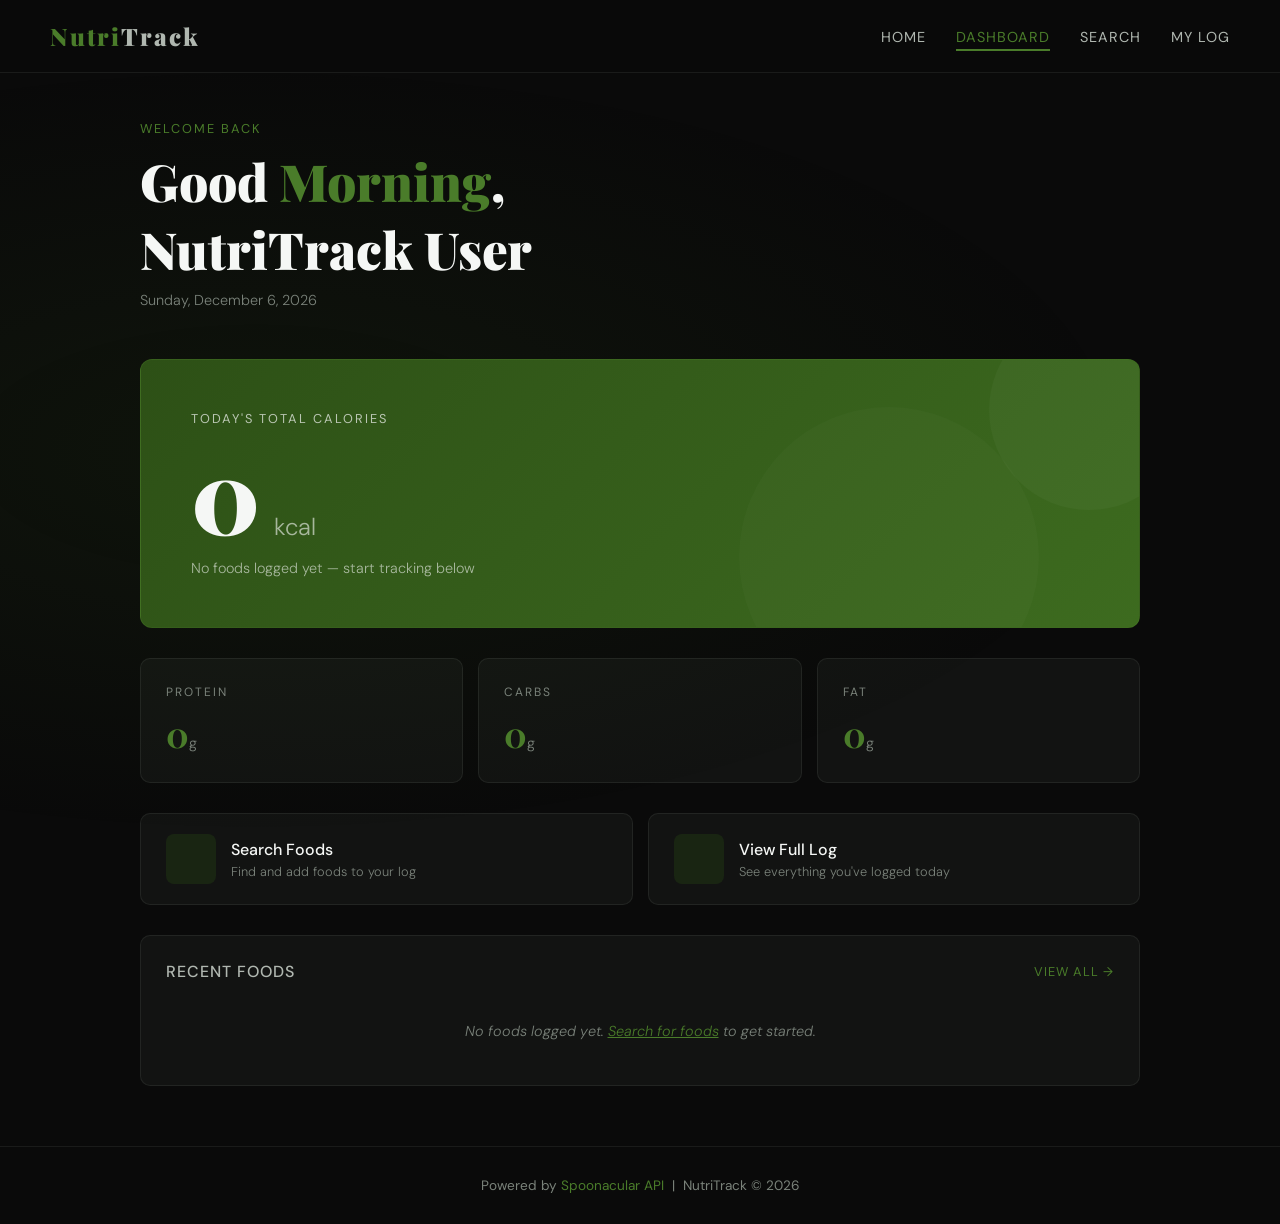
==== dashboard.html @ 43785dd8 "Add styles and structure to dashboard.html" ====
<!DOCTYPE html>
<html lang="en">
<head>
    <meta charset="UTF-8">
    <meta name="viewport" content="width=device-width, initial-scale=1.0">
    <title>Dashboard — NutriTrack</title>
    <link href="https://fonts.googleapis.com/css2?family=Playfair+Display:wght@700;900&family=DM+Sans:wght@300;400;500&display=swap" rel="stylesheet">
    <style>
        :root {
            --forest: #2d5016;
            --forest-mid: #3d6b1f;
            --forest-light: #4a7c2a;
            --black: #0a0a0a;
            --ash: #b0b7b0;
            --ash-light: #d4d9d4;
            --ash-dark: #7a827a;
            --white: #f5f7f5;
        }

        * { margin: 0; padding: 0; box-sizing: border-box; }

        body {
            font-family: 'DM Sans', sans-serif;
            background: var(--black);
            color: var(--white);
            min-height: 100vh;
        }

        body::before {
            content: '';
            position: fixed;
            inset: 0;
            background: radial-gradient(ellipse at 20% 50%, rgba(45,80,22,0.15) 0%, transparent 60%);
            pointer-events: none;
            z-index: 0;
        }

        nav {
            position: fixed;
            top: 0;
            width: 100%;
            padding: 20px 50px;
            display: flex;
            justify-content: space-between;
            align-items: center;
            z-index: 100;
            background: rgba(10,10,10,0.95);
            backdrop-filter: blur(10px);
            border-bottom: 1px solid rgba(176,183,176,0.1);
        }

        .nav-logo {
            font-family: 'Playfair Display', serif;
            font-size: 1.5rem;
            font-weight: 900;
            color: var(--forest-light);
            letter-spacing: 2px;
            text-decoration: none;
        }

        .nav-logo span { color: var(--ash); }

        .nav-links { display: flex; gap: 30px; list-style: none; }

        .nav-links a {
            color: var(--ash);
            text-decoration: none;
            font-size: 0.9rem;
            letter-spacing: 1px;
            text-transform: uppercase;
            transition: color 0.3s;
            padding-bottom: 3px;
        }

        .nav-links a:hover, .nav-links a.active {
            color: var(--forest-light);
            border-bottom: 2px solid var(--forest-light);
        }

        main {
            position: relative;
            z-index: 1;
            padding: 120px 50px 60px;
            max-width: 1100px;
            margin: 0 auto;
        }

        /* Greeting */
        .greeting {
            margin-bottom: 50px;
        }

        .greeting-tag {
            font-size: 0.8rem;
            letter-spacing: 2px;
            text-transform: uppercase;
            color: var(--forest-light);
            margin-bottom: 10px;
        }

        .greeting h1 {
            font-family: 'Playfair Display', serif;
            font-size: clamp(2rem, 4vw, 3.5rem);
            font-weight: 900;
            color: var(--white);
        }

        .greeting h1 span { color: var(--forest-light); }

        .greeting-date {
            color: var(--ash-dark);
            font-size: 0.9rem;
            margin-top: 8px;
            font-weight: 300;
        }

        /* Calorie Hero Card */
        .calorie-hero {
            background: linear-gradient(135deg, var(--forest) 0%, var(--forest-mid) 100%);
            border-radius: 12px;
            padding: 50px;
            margin-bottom: 30px;
            position: relative;
            overflow: hidden;
            border: 1px solid rgba(74,124,42,0.3);
        }

        .calorie-hero::before {
            content: '';
            position: absolute;
            top: -50px;
            right: -50px;
            width: 200px;
            height: 200px;
            background: rgba(255,255,255,0.03);
            border-radius: 50%;
        }

        .calorie-hero::after {
            content: '';
            position: absolute;
            bottom: -80px;
            right: 100px;
            width: 300px;
            height: 300px;
            background: rgba(255,255,255,0.02);
            border-radius: 50%;
        }

        .calorie-label {
            font-size: 0.8rem;
            letter-spacing: 2px;
            text-transform: uppercase;
            color: rgba(245,247,245,0.7);
            margin-bottom: 15px;
        }

        .calorie-number {
            font-family: 'Playfair Display', serif;
            font-size: clamp(4rem, 8vw, 7rem);
            font-weight: 900;
            color: var(--white);
            line-height: 1;
            position: relative;
            z-index: 1;
        }

        .calorie-unit {
            font-size: 1.5rem;
            color: rgba(245,247,245,0.6);
            font-family: 'DM Sans', sans-serif;
            font-weight: 300;
            margin-left: 10px;
        }

        .calorie-sub {
            color: rgba(245,247,245,0.6);
            font-size: 0.9rem;
            margin-top: 15px;
            font-weight: 300;
        }

        /* Macro Cards */
        .macros-grid {
            display: grid;
            grid-template-columns: repeat(3, 1fr);
            gap: 15px;
            margin-bottom: 30px;
        }

        .macro-card {
            background: rgba(176,183,176,0.05);
            border: 1px solid rgba(176,183,176,0.1);
            border-radius: 10px;
            padding: 25px;
            transition: all 0.3s;
        }

        .macro-card:hover {
            border-color: var(--forest-light);
            background: rgba(45,80,22,0.1);
        }

        .macro-label {
            font-size: 0.75rem;
            letter-spacing: 2px;
            text-transform: uppercase;
            color: var(--ash-dark);
            margin-bottom: 10px;
        }

        .macro-value {
            font-family: 'Playfair Display', serif;
            font-size: 2.2rem;
            font-weight: 700;
            color: var(--forest-light);
        }

        .macro-unit {
            font-size: 0.9rem;
            color: var(--ash-dark);
            font-family: 'DM Sans', sans-serif;
            font-weight: 300;
        }

        /* Quick Actions */
        .quick-actions {
            display: grid;
            grid-template-columns: repeat(2, 1fr);
            gap: 15px;
            margin-bottom: 30px;
        }

        .action-btn {
            display: flex;
            align-items: center;
            gap: 15px;
            padding: 20px 25px;
            border-radius: 10px;
            text-decoration: none;
            border: 1px solid rgba(176,183,176,0.1);
            background: rgba(176,183,176,0.05);
            transition: all 0.3s;
            color: var(--white);
        }

        .action-btn:hover {
            border-color: var(--forest-light);
            background: rgba(45,80,22,0.15);
            transform: translateY(-2px);
        }

        .action-icon {
            font-size: 1.8rem;
            width: 50px;
            height: 50px;
            display: flex;
            align-items: center;
            justify-content: center;
            background: rgba(45,80,22,0.3);
            border-radius: 8px;
        }

        .action-text h3 {
            font-size: 1rem;
            font-weight: 500;
            margin-bottom: 3px;
        }

        .action-text p {
            font-size: 0.8rem;
            color: var(--ash-dark);
            font-weight: 300;
        }

        /* Recent log preview */
        .recent-section {
            background: rgba(176,183,176,0.05);
            border: 1px solid rgba(176,183,176,0.1);
            border-radius: 10px;
            padding: 25px;
        }

        .section-header {
            display: flex;
            justify-content: space-between;
            align-items: center;
            margin-bottom: 20px;
        }

        .section-header h2 {
            font-size: 1rem;
            font-weight: 500;
            letter-spacing: 1px;
            text-transform: uppercase;
            color: var(--ash);
        }

        .section-header a {
            font-size: 0.8rem;
            color: var(--forest-light);
            text-decoration: none;
            letter-spacing: 1px;
            text-transform: uppercase;
        }

        .log-preview {
            font-size: 0.9rem;
            color: var(--ash-dark);
            font-weight: 300;
            font-style: italic;
            text-align: center;
            padding: 20px;
        }

        .log-item {
            display: flex;
            justify-content: space-between;
            align-items: center;
            padding: 12px 0;
            border-bottom: 1px solid rgba(176,183,176,0.08);
        }

        .log-item:last-child { border-bottom: none; }

        .log-name {
            font-size: 0.95rem;
            color: var(--white);
            font-weight: 400;
            text-transform: capitalize;
        }

        .log-cal {
            font-size: 0.85rem;
            color: var(--forest-light);
            font-weight: 500;
        }

        footer {
            position: relative;
            z-index: 1;
            text-align: center;
            padding: 30px;
            border-top: 1px solid rgba(176,183,176,0.1);
            color: var(--ash-dark);
            font-size: 0.85rem;
        }

        footer a { color: var(--forest-light); text-decoration: none; }

        @media (max-width: 768px) {
            nav { padding: 15px 20px; }
            .nav-links { display: none; }
            main { padding: 100px 20px 40px; }
            .macros-grid { grid-template-columns: repeat(3,1fr); }
            .quick-actions { grid-template-columns: 1fr; }
            .calorie-hero { padding: 30px; }
        }
    </style>
</head>
<body>
    <nav>
        <a href="index.html" class="nav-logo">Nutri<span>Track</span></a>
        <ul class="nav-links">
            <li><a href="index.html">Home</a></li>
            <li><a href="dashboard.html" class="active">Dashboard</a></li>
            <li><a href="search.html">Search</a></li>
            <li><a href="log.html">My Log</a></li>
        </ul>
    </nav>

    <main>
        <div class="greeting">
            <div class="greeting-tag"> Welcome back</div>
            <h1>Good <span id="timeGreeting">Morning</span>,<br>NutriTrack User</h1>
            <div class="greeting-date" id="todayDate"></div>
        </div>

        <!-- Calorie Hero -->
        <div class="calorie-hero">
            <div class="calorie-label">Today's Total Calories</div>
            <div>
                <span class="calorie-number" id="dashCalories">0</span>
                <span class="calorie-unit">kcal</span>
            </div>
            <div class="calorie-sub" id="calorieSub">No foods logged yet — start tracking below</div>
        </div>

        <!-- Macros -->
        <div class="macros-grid">
            <div class="macro-card">
                <div class="macro-label">Protein</div>
                <div><span class="macro-value" id="dashProtein">0</span><span class="macro-unit">g</span></div>
            </div>
            <div class="macro-card">
                <div class="macro-label">Carbs</div>
                <div><span class="macro-value" id="dashCarbs">0</span><span class="macro-unit">g</span></div>
            </div>
            <div class="macro-card">
                <div class="macro-label">Fat</div>
                <div><span class="macro-value" id="dashFat">0</span><span class="macro-unit">g</span></div>
            </div>
        </div>

        <!-- Quick Actions -->
        <div class="quick-actions">
            <a href="search.html" class="action-btn">
                <div class="action-icon"></div>
                <div class="action-text">
                    <h3>Search Foods</h3>
                    <p>Find and add foods to your log</p>
                </div>
            </a>
            <a href="log.html" class="action-btn">
                <div class="action-icon"></div>
                <div class="action-text">
                    <h3>View Full Log</h3>
                    <p>See everything you've logged today</p>
                </div>
            </a>
        </div>

        <!-- Recent log -->
        <div class="recent-section">
            <div class="section-header">
                <h2>Recent Foods</h2>
                <a href="log.html">View All →</a>
            </div>
            <div id="recentLog"></div>
        </div>
    </main>

    <footer>
        <p>Powered by <a href="https://spoonacular.com/food-api" target="_blank">Spoonacular API</a> &nbsp;|&nbsp; NutriTrack &copy; 2026</p>
    </footer>

    <script>
        // Greeting
        const hour = new Date().getHours();
        document.getElementById('timeGreeting').textContent =
            hour < 12 ? 'Morning' : hour < 17 ? 'Afternoon' : 'Evening';

        // Date
        document.getElementById('todayDate').textContent = new Date().toLocaleDateString('en-US', {
            weekday: 'long', year: 'numeric', month: 'long', day: 'numeric'
        });

        // Load from localStorage
        const foodLog = JSON.parse(localStorage.getItem('foodLog')) || [];

        const totals = foodLog.reduce((acc, f) => {
            acc.calories += f.calories || 0;
            acc.protein += f.protein || 0;
            acc.carbs += f.carbs || 0;
            acc.fat += f.fat || 0;
            return acc;
        }, { calories: 0, protein: 0, carbs: 0, fat: 0 });

        document.getElementById('dashCalories').textContent = Math.round(totals.calories);
        document.getElementById('dashProtein').textContent = Math.round(totals.protein);
        document.getElementById('dashCarbs').textContent = Math.round(totals.carbs);
        document.getElementById('dashFat').textContent = Math.round(totals.fat);

        if (foodLog.length > 0) {
            document.getElementById('calorieSub').textContent = `${foodLog.length} food${foodLog.length > 1 ? 's' : ''} logged today`;
        }

        // Recent log
        const recentEl = document.getElementById('recentLog');
        if (foodLog.length === 0) {
            recentEl.innerHTML = '<div class="log-preview">No foods logged yet. <a href="search.html" style="color:var(--forest-light)">Search for foods</a> to get started.</div>';
        } else {
            recentEl.innerHTML = foodLog.slice(-5).reverse().map(f => `
                <div class="log-item">
                    <span class="log-name">${f.name}</span>
                    <span class="log-cal">${Math.round(f.calories)} kcal</span>
                </div>
            `).join('');
        }
    </script>
</body>
</html>
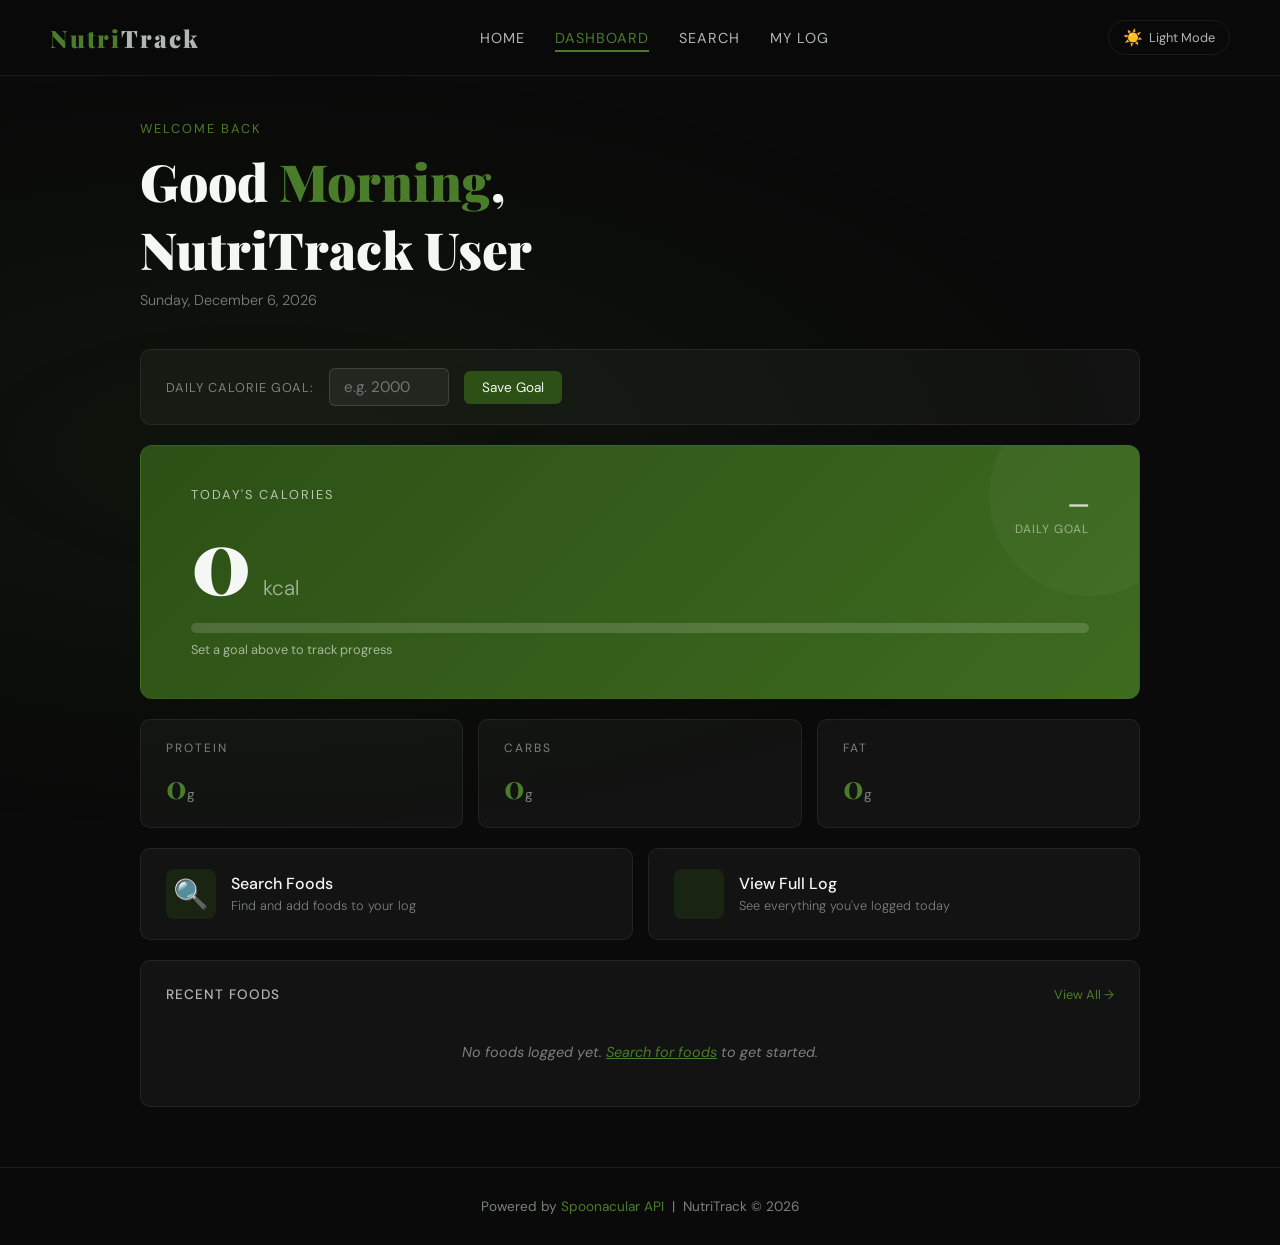
==== commit fee7defa: "Refactor dashboard" ====
--- a/dashboard.html
+++ b/dashboard.html
@@ -16,347 +16,67 @@
             --ash-dark: #7a827a;
             --white: #f5f7f5;
         }
-
         * { margin: 0; padding: 0; box-sizing: border-box; }
-
-        body {
-            font-family: 'DM Sans', sans-serif;
-            background: var(--black);
-            color: var(--white);
-            min-height: 100vh;
-        }
-
-        body::before {
-            content: '';
-            position: fixed;
-            inset: 0;
-            background: radial-gradient(ellipse at 20% 50%, rgba(45,80,22,0.15) 0%, transparent 60%);
-            pointer-events: none;
-            z-index: 0;
-        }
-
-        nav {
-            position: fixed;
-            top: 0;
-            width: 100%;
-            padding: 20px 50px;
-            display: flex;
-            justify-content: space-between;
-            align-items: center;
-            z-index: 100;
-            background: rgba(10,10,10,0.95);
-            backdrop-filter: blur(10px);
-            border-bottom: 1px solid rgba(176,183,176,0.1);
-        }
-
-        .nav-logo {
-            font-family: 'Playfair Display', serif;
-            font-size: 1.5rem;
-            font-weight: 900;
-            color: var(--forest-light);
-            letter-spacing: 2px;
-            text-decoration: none;
-        }
-
+        body { font-family: 'DM Sans', sans-serif; background: var(--black); color: var(--white); min-height: 100vh; }
+        body::before { content: ''; position: fixed; inset: 0; background: radial-gradient(ellipse at 20% 50%, rgba(45,80,22,0.15) 0%, transparent 60%); pointer-events: none; z-index: 0; }
+        nav { position: fixed; top: 0; width: 100%; padding: 20px 50px; display: flex; justify-content: space-between; align-items: center; z-index: 100; background: rgba(10,10,10,0.95); backdrop-filter: blur(10px); border-bottom: 1px solid rgba(176,183,176,0.1); }
+        .nav-logo { font-family: 'Playfair Display', serif; font-size: 1.5rem; font-weight: 900; color: var(--forest-light); letter-spacing: 2px; text-decoration: none; }
         .nav-logo span { color: var(--ash); }
-
         .nav-links { display: flex; gap: 30px; list-style: none; }
-
-        .nav-links a {
-            color: var(--ash);
-            text-decoration: none;
-            font-size: 0.9rem;
-            letter-spacing: 1px;
-            text-transform: uppercase;
-            transition: color 0.3s;
-            padding-bottom: 3px;
-        }
-
-        .nav-links a:hover, .nav-links a.active {
-            color: var(--forest-light);
-            border-bottom: 2px solid var(--forest-light);
-        }
-
-        main {
-            position: relative;
-            z-index: 1;
-            padding: 120px 50px 60px;
-            max-width: 1100px;
-            margin: 0 auto;
-        }
-
-        /* Greeting */
-        .greeting {
-            margin-bottom: 50px;
-        }
-
-        .greeting-tag {
-            font-size: 0.8rem;
-            letter-spacing: 2px;
-            text-transform: uppercase;
-            color: var(--forest-light);
-            margin-bottom: 10px;
-        }
-
-        .greeting h1 {
-            font-family: 'Playfair Display', serif;
-            font-size: clamp(2rem, 4vw, 3.5rem);
-            font-weight: 900;
-            color: var(--white);
-        }
-
+        .nav-links a { color: var(--ash); text-decoration: none; font-size: 0.9rem; letter-spacing: 1px; text-transform: uppercase; transition: color 0.3s; padding-bottom: 3px; }
+        .nav-links a:hover, .nav-links a.active { color: var(--forest-light); border-bottom: 2px solid var(--forest-light); }
+        main { position: relative; z-index: 1; padding: 120px 50px 60px; max-width: 1100px; margin: 0 auto; }
+        .greeting { margin-bottom: 40px; }
+        .greeting-tag { font-size: 0.8rem; letter-spacing: 2px; text-transform: uppercase; color: var(--forest-light); margin-bottom: 10px; }
+        .greeting h1 { font-family: 'Playfair Display', serif; font-size: clamp(2rem, 4vw, 3.5rem); font-weight: 900; }
         .greeting h1 span { color: var(--forest-light); }
-
-        .greeting-date {
-            color: var(--ash-dark);
-            font-size: 0.9rem;
-            margin-top: 8px;
-            font-weight: 300;
-        }
-
-        /* Calorie Hero Card */
-        .calorie-hero {
-            background: linear-gradient(135deg, var(--forest) 0%, var(--forest-mid) 100%);
-            border-radius: 12px;
-            padding: 50px;
-            margin-bottom: 30px;
-            position: relative;
-            overflow: hidden;
-            border: 1px solid rgba(74,124,42,0.3);
-        }
-
-        .calorie-hero::before {
-            content: '';
-            position: absolute;
-            top: -50px;
-            right: -50px;
-            width: 200px;
-            height: 200px;
-            background: rgba(255,255,255,0.03);
-            border-radius: 50%;
-        }
-
-        .calorie-hero::after {
-            content: '';
-            position: absolute;
-            bottom: -80px;
-            right: 100px;
-            width: 300px;
-            height: 300px;
-            background: rgba(255,255,255,0.02);
-            border-radius: 50%;
-        }
-
-        .calorie-label {
-            font-size: 0.8rem;
-            letter-spacing: 2px;
-            text-transform: uppercase;
-            color: rgba(245,247,245,0.7);
-            margin-bottom: 15px;
-        }
-
-        .calorie-number {
-            font-family: 'Playfair Display', serif;
-            font-size: clamp(4rem, 8vw, 7rem);
-            font-weight: 900;
-            color: var(--white);
-            line-height: 1;
-            position: relative;
-            z-index: 1;
-        }
-
-        .calorie-unit {
-            font-size: 1.5rem;
-            color: rgba(245,247,245,0.6);
-            font-family: 'DM Sans', sans-serif;
-            font-weight: 300;
-            margin-left: 10px;
-        }
-
-        .calorie-sub {
-            color: rgba(245,247,245,0.6);
-            font-size: 0.9rem;
-            margin-top: 15px;
-            font-weight: 300;
-        }
-
-        /* Macro Cards */
-        .macros-grid {
-            display: grid;
-            grid-template-columns: repeat(3, 1fr);
-            gap: 15px;
-            margin-bottom: 30px;
-        }
-
-        .macro-card {
-            background: rgba(176,183,176,0.05);
-            border: 1px solid rgba(176,183,176,0.1);
-            border-radius: 10px;
-            padding: 25px;
-            transition: all 0.3s;
-        }
-
-        .macro-card:hover {
-            border-color: var(--forest-light);
-            background: rgba(45,80,22,0.1);
-        }
-
-        .macro-label {
-            font-size: 0.75rem;
-            letter-spacing: 2px;
-            text-transform: uppercase;
-            color: var(--ash-dark);
-            margin-bottom: 10px;
-        }
-
-        .macro-value {
-            font-family: 'Playfair Display', serif;
-            font-size: 2.2rem;
-            font-weight: 700;
-            color: var(--forest-light);
-        }
-
-        .macro-unit {
-            font-size: 0.9rem;
-            color: var(--ash-dark);
-            font-family: 'DM Sans', sans-serif;
-            font-weight: 300;
-        }
-
-        /* Quick Actions */
-        .quick-actions {
-            display: grid;
-            grid-template-columns: repeat(2, 1fr);
-            gap: 15px;
-            margin-bottom: 30px;
-        }
-
-        .action-btn {
-            display: flex;
-            align-items: center;
-            gap: 15px;
-            padding: 20px 25px;
-            border-radius: 10px;
-            text-decoration: none;
-            border: 1px solid rgba(176,183,176,0.1);
-            background: rgba(176,183,176,0.05);
-            transition: all 0.3s;
-            color: var(--white);
-        }
-
-        .action-btn:hover {
-            border-color: var(--forest-light);
-            background: rgba(45,80,22,0.15);
-            transform: translateY(-2px);
-        }
-
-        .action-icon {
-            font-size: 1.8rem;
-            width: 50px;
-            height: 50px;
-            display: flex;
-            align-items: center;
-            justify-content: center;
-            background: rgba(45,80,22,0.3);
-            border-radius: 8px;
-        }
-
-        .action-text h3 {
-            font-size: 1rem;
-            font-weight: 500;
-            margin-bottom: 3px;
-        }
-
-        .action-text p {
-            font-size: 0.8rem;
-            color: var(--ash-dark);
-            font-weight: 300;
-        }
-
-        /* Recent log preview */
-        .recent-section {
-            background: rgba(176,183,176,0.05);
-            border: 1px solid rgba(176,183,176,0.1);
-            border-radius: 10px;
-            padding: 25px;
-        }
-
-        .section-header {
-            display: flex;
-            justify-content: space-between;
-            align-items: center;
-            margin-bottom: 20px;
-        }
-
-        .section-header h2 {
-            font-size: 1rem;
-            font-weight: 500;
-            letter-spacing: 1px;
-            text-transform: uppercase;
-            color: var(--ash);
-        }
-
-        .section-header a {
-            font-size: 0.8rem;
-            color: var(--forest-light);
-            text-decoration: none;
-            letter-spacing: 1px;
-            text-transform: uppercase;
-        }
-
-        .log-preview {
-            font-size: 0.9rem;
-            color: var(--ash-dark);
-            font-weight: 300;
-            font-style: italic;
-            text-align: center;
-            padding: 20px;
-        }
-
-        .log-item {
-            display: flex;
-            justify-content: space-between;
-            align-items: center;
-            padding: 12px 0;
-            border-bottom: 1px solid rgba(176,183,176,0.08);
-        }
-
+        .greeting-date { color: var(--ash-dark); font-size: 0.9rem; margin-top: 8px; font-weight: 300; }
+        .goal-bar { background: rgba(176,183,176,0.05); border: 1px solid rgba(176,183,176,0.1); border-radius: 10px; padding: 18px 25px; margin-bottom: 20px; display: flex; align-items: center; gap: 15px; flex-wrap: wrap; }
+        .goal-label { font-size: 0.8rem; letter-spacing: 1px; text-transform: uppercase; color: var(--ash-dark); white-space: nowrap; }
+        .goal-input { background: rgba(176,183,176,0.08); border: 1px solid rgba(176,183,176,0.2); border-radius: 6px; padding: 8px 14px; color: var(--white); font-family: 'DM Sans', sans-serif; font-size: 0.95rem; width: 120px; outline: none; transition: border-color 0.3s; }
+        .goal-input:focus { border-color: var(--forest-light); }
+        .goal-save-btn { background: var(--forest); color: var(--white); border: none; border-radius: 6px; padding: 8px 18px; font-family: 'DM Sans', sans-serif; font-size: 0.85rem; cursor: pointer; transition: background 0.3s; }
+        .goal-save-btn:hover { background: var(--forest-light); }
+        .goal-status { font-size: 0.85rem; color: var(--forest-light); margin-left: auto; }
+        .calorie-hero { background: linear-gradient(135deg, var(--forest) 0%, var(--forest-mid) 100%); border-radius: 12px; padding: 40px 50px; margin-bottom: 20px; position: relative; overflow: hidden; border: 1px solid rgba(74,124,42,0.3); }
+        .calorie-hero::before { content: ''; position: absolute; top: -50px; right: -50px; width: 200px; height: 200px; background: rgba(255,255,255,0.03); border-radius: 50%; }
+        .calorie-top { display: flex; justify-content: space-between; align-items: flex-start; margin-bottom: 20px; }
+        .calorie-label { font-size: 0.8rem; letter-spacing: 2px; text-transform: uppercase; color: rgba(245,247,245,0.7); margin-bottom: 10px; }
+        .calorie-number { font-family: 'Playfair Display', serif; font-size: clamp(3.5rem, 7vw, 6rem); font-weight: 900; color: var(--white); line-height: 1; }
+        .calorie-unit { font-size: 1.3rem; color: rgba(245,247,245,0.6); font-family: 'DM Sans', sans-serif; font-weight: 300; margin-left: 8px; }
+        .calorie-goal-info { text-align: right; }
+        .calorie-goal-info .goal-num { font-family: 'Playfair Display', serif; font-size: 1.5rem; font-weight: 700; color: rgba(245,247,245,0.8); }
+        .calorie-goal-info .goal-txt { font-size: 0.75rem; color: rgba(245,247,245,0.5); letter-spacing: 1px; text-transform: uppercase; display: block; margin-top: 3px; }
+        .progress-bar-bg { background: rgba(255,255,255,0.15); border-radius: 10px; height: 10px; overflow: hidden; margin-bottom: 8px; }
+        .progress-bar-fill { height: 100%; border-radius: 10px; background: var(--white); transition: width 0.8s ease; max-width: 100%; }
+        .progress-bar-fill.over { background: #ff6b6b; }
+        .progress-labels { display: flex; justify-content: space-between; font-size: 0.8rem; color: rgba(245,247,245,0.6); }
+        .macros-grid { display: grid; grid-template-columns: repeat(3, 1fr); gap: 15px; margin-bottom: 20px; }
+        .macro-card { background: rgba(176,183,176,0.05); border: 1px solid rgba(176,183,176,0.1); border-radius: 10px; padding: 20px 25px; transition: all 0.3s; }
+        .macro-card:hover { border-color: var(--forest-light); background: rgba(45,80,22,0.1); }
+        .macro-label { font-size: 0.75rem; letter-spacing: 2px; text-transform: uppercase; color: var(--ash-dark); margin-bottom: 8px; }
+        .macro-value { font-family: 'Playfair Display', serif; font-size: 2rem; font-weight: 700; color: var(--forest-light); }
+        .macro-unit { font-size: 0.85rem; color: var(--ash-dark); }
+        .quick-actions { display: grid; grid-template-columns: repeat(2, 1fr); gap: 15px; margin-bottom: 20px; }
+        .action-btn { display: flex; align-items: center; gap: 15px; padding: 20px 25px; border-radius: 10px; text-decoration: none; border: 1px solid rgba(176,183,176,0.1); background: rgba(176,183,176,0.05); transition: all 0.3s; color: var(--white); }
+        .action-btn:hover { border-color: var(--forest-light); background: rgba(45,80,22,0.15); transform: translateY(-2px); }
+        .action-icon { font-size: 1.8rem; width: 50px; height: 50px; display: flex; align-items: center; justify-content: center; background: rgba(45,80,22,0.3); border-radius: 8px; }
+        .action-text h3 { font-size: 1rem; font-weight: 500; margin-bottom: 3px; }
+        .action-text p { font-size: 0.8rem; color: var(--ash-dark); font-weight: 300; }
+        .recent-section { background: rgba(176,183,176,0.05); border: 1px solid rgba(176,183,176,0.1); border-radius: 10px; padding: 25px; }
+        .section-header { display: flex; justify-content: space-between; align-items: center; margin-bottom: 20px; }
+        .section-header h2 { font-size: 0.85rem; font-weight: 500; letter-spacing: 1px; text-transform: uppercase; color: var(--ash); }
+        .section-header a { font-size: 0.8rem; color: var(--forest-light); text-decoration: none; }
+        .log-preview { font-size: 0.9rem; color: var(--ash-dark); font-style: italic; text-align: center; padding: 20px; }
+        .log-item { display: flex; justify-content: space-between; align-items: center; padding: 11px 0; border-bottom: 1px solid rgba(176,183,176,0.07); }
         .log-item:last-child { border-bottom: none; }
-
-        .log-name {
-            font-size: 0.95rem;
-            color: var(--white);
-            font-weight: 400;
-            text-transform: capitalize;
-        }
-
-        .log-cal {
-            font-size: 0.85rem;
-            color: var(--forest-light);
-            font-weight: 500;
-        }
-
-        footer {
-            position: relative;
-            z-index: 1;
-            text-align: center;
-            padding: 30px;
-            border-top: 1px solid rgba(176,183,176,0.1);
-            color: var(--ash-dark);
-            font-size: 0.85rem;
-        }
-
+        .log-name { font-size: 0.9rem; color: var(--white); text-transform: capitalize; }
+        .log-cal { font-size: 0.85rem; color: var(--forest-light); font-weight: 500; }
+        footer { position: relative; z-index: 1; text-align: center; padding: 30px; border-top: 1px solid rgba(176,183,176,0.1); color: var(--ash-dark); font-size: 0.85rem; }
         footer a { color: var(--forest-light); text-decoration: none; }
-
-        @media (max-width: 768px) {
-            nav { padding: 15px 20px; }
-            .nav-links { display: none; }
-            main { padding: 100px 20px 40px; }
-            .macros-grid { grid-template-columns: repeat(3,1fr); }
-            .quick-actions { grid-template-columns: 1fr; }
-            .calorie-hero { padding: 30px; }
-        }
+        @media (max-width: 768px) { nav { padding: 15px 20px; } .nav-links { display: none; } main { padding: 100px 20px 40px; } .macros-grid { grid-template-columns: repeat(3,1fr); } .quick-actions { grid-template-columns: 1fr; } .calorie-hero { padding: 25px; } .calorie-top { flex-direction: column; gap: 10px; } }
     </style>
+    <link rel="stylesheet" href="theme.css">
 </head>
 <body>
     <nav>
@@ -367,6 +87,7 @@
             <li><a href="search.html">Search</a></li>
             <li><a href="log.html">My Log</a></li>
         </ul>
+        <button class="theme-toggle" id="themeToggle" onclick="toggleTheme()"><span class="theme-icon"></span> Light</button>
     </nav>
 
     <main>
@@ -376,14 +97,38 @@
             <div class="greeting-date" id="todayDate"></div>
         </div>
 
-        <!-- Calorie Hero -->
+        <!-- Goal Setting -->
+        <div class="goal-bar">
+            <span class="goal-label">Daily Calorie Goal:</span>
+            <input type="number" id="goalInput" class="goal-input" placeholder="e.g. 2000" min="100" max="10000" />
+            <button class="goal-save-btn" onclick="saveGoal()">Save Goal</button>
+            <span class="goal-status" id="goalStatus"></span>
+        </div>
+
+        <!-- Calorie Hero with Progress -->
         <div class="calorie-hero">
-            <div class="calorie-label">Today's Total Calories</div>
+            <div class="calorie-top">
+                <div>
+                    <div class="calorie-label">Today's Calories</div>
+                    <div>
+                        <span class="calorie-number" id="dashCalories">0</span>
+                        <span class="calorie-unit">kcal</span>
+                    </div>
+                </div>
+                <div class="calorie-goal-info">
+                    <div class="goal-num" id="goalDisplay">—</div>
+                    <span class="goal-txt">Daily Goal</span>
+                </div>
+            </div>
             <div>
-                <span class="calorie-number" id="dashCalories">0</span>
-                <span class="calorie-unit">kcal</span>
-            </div>
-            <div class="calorie-sub" id="calorieSub">No foods logged yet — start tracking below</div>
+                <div class="progress-bar-bg">
+                    <div class="progress-bar-fill" id="progressFill" style="width:0%"></div>
+                </div>
+                <div class="progress-labels">
+                    <span id="progressLeft">Set a goal above to track progress</span>
+                    <span id="progressPct"></span>
+                </div>
+            </div>
         </div>
 
         <!-- Macros -->
@@ -405,18 +150,12 @@
         <!-- Quick Actions -->
         <div class="quick-actions">
             <a href="search.html" class="action-btn">
-                <div class="action-icon"></div>
-                <div class="action-text">
-                    <h3>Search Foods</h3>
-                    <p>Find and add foods to your log</p>
-                </div>
+                <div class="action-icon">🔍</div>
+                <div class="action-text"><h3>Search Foods</h3><p>Find and add foods to your log</p></div>
             </a>
             <a href="log.html" class="action-btn">
                 <div class="action-icon"></div>
-                <div class="action-text">
-                    <h3>View Full Log</h3>
-                    <p>See everything you've logged today</p>
-                </div>
+                <div class="action-text"><h3>View Full Log</h3><p>See everything you've logged today</p></div>
             </a>
         </div>
 
@@ -435,18 +174,12 @@
     </footer>
 
     <script>
-        // Greeting
         const hour = new Date().getHours();
-        document.getElementById('timeGreeting').textContent =
-            hour < 12 ? 'Morning' : hour < 17 ? 'Afternoon' : 'Evening';
-
-        // Date
-        document.getElementById('todayDate').textContent = new Date().toLocaleDateString('en-US', {
-            weekday: 'long', year: 'numeric', month: 'long', day: 'numeric'
-        });
-
-        // Load from localStorage
+        document.getElementById('timeGreeting').textContent = hour < 12 ? 'Morning' : hour < 17 ? 'Afternoon' : 'Evening';
+        document.getElementById('todayDate').textContent = new Date().toLocaleDateString('en-US', { weekday: 'long', year: 'numeric', month: 'long', day: 'numeric' });
+
         const foodLog = JSON.parse(localStorage.getItem('foodLog')) || [];
+        let calorieGoal = parseInt(localStorage.getItem('calorieGoal')) || 0;
 
         const totals = foodLog.reduce((acc, f) => {
             acc.calories += f.calories || 0;
@@ -456,16 +189,42 @@
             return acc;
         }, { calories: 0, protein: 0, carbs: 0, fat: 0 });
 
-        document.getElementById('dashCalories').textContent = Math.round(totals.calories);
+        const cal = Math.round(totals.calories);
+        document.getElementById('dashCalories').textContent = cal;
         document.getElementById('dashProtein').textContent = Math.round(totals.protein);
         document.getElementById('dashCarbs').textContent = Math.round(totals.carbs);
         document.getElementById('dashFat').textContent = Math.round(totals.fat);
 
-        if (foodLog.length > 0) {
-            document.getElementById('calorieSub').textContent = `${foodLog.length} food${foodLog.length > 1 ? 's' : ''} logged today`;
-        }
-
-        // Recent log
+        if (calorieGoal > 0) {
+            document.getElementById('goalInput').value = calorieGoal;
+            document.getElementById('goalDisplay').textContent = calorieGoal + ' kcal';
+            updateProgress(cal, calorieGoal);
+        }
+
+        function saveGoal() {
+            const val = parseInt(document.getElementById('goalInput').value);
+            if (!val || val < 100) {
+                document.getElementById('goalStatus').textContent = 'Enter a valid goal (min 100)';
+                return;
+            }
+            calorieGoal = val;
+            localStorage.setItem('calorieGoal', val);
+            document.getElementById('goalDisplay').textContent = val + ' kcal';
+            document.getElementById('goalStatus').textContent = '✓ Saved!';
+            setTimeout(() => document.getElementById('goalStatus').textContent = '', 2000);
+            updateProgress(cal, val);
+        }
+
+        function updateProgress(current, goal) {
+            const pct = Math.min((current / goal) * 100, 100);
+            const fill = document.getElementById('progressFill');
+            fill.style.width = pct + '%';
+            fill.className = 'progress-bar-fill' + (current > goal ? ' over' : '');
+            const remaining = goal - current;
+            document.getElementById('progressLeft').textContent = current > goal ? `${Math.abs(remaining)} kcal over goal` : `${remaining} kcal remaining`;
+            document.getElementById('progressPct').textContent = Math.round((current / goal) * 100) + '%';
+        }
+
         const recentEl = document.getElementById('recentLog');
         if (foodLog.length === 0) {
             recentEl.innerHTML = '<div class="log-preview">No foods logged yet. <a href="search.html" style="color:var(--forest-light)">Search for foods</a> to get started.</div>';
@@ -478,5 +237,6 @@
             `).join('');
         }
     </script>
+    <script src="theme.js"></script>
 </body>
 </html>
--- a/theme.css
+++ b/theme.css
@@ -0,0 +1,61 @@
+/* theme.css - Shared theme variables for NutriTrack */
+
+/* Dark Mode (default) */
+:root {
+    --forest: #2d5016;
+    --forest-mid: #3d6b1f;
+    --forest-light: #4a7c2a;
+    --black: #0a0a0a;
+    --ash: #b0b7b0;
+    --ash-light: #d4d9d4;
+    --ash-dark: #7a827a;
+    --white: #f5f7f5;
+    --bg: #0a0a0a;
+    --card-bg: rgba(176,183,176,0.05);
+    --card-border: rgba(176,183,176,0.1);
+    --nav-bg: rgba(10,10,10,0.95);
+    --text-main: #f5f7f5;
+    --text-muted: #7a827a;
+    --input-bg: rgba(176,183,176,0.08);
+    --input-border: rgba(176,183,176,0.2);
+}
+
+/* Light Mode */
+[data-theme="light"] {
+    --black: #f0f4f0;
+    --bg: #f0f4f0;
+    --white: #1a1a1a;
+    --ash: #4a5a4a;
+    --ash-dark: #6a7a6a;
+    --ash-light: #3a4a3a;
+    --card-bg: rgba(255,255,255,0.9);
+    --card-border: rgba(45,80,22,0.15);
+    --nav-bg: rgba(240,244,240,0.97);
+    --text-main: #1a1a1a;
+    --text-muted: #5a6a5a;
+    --input-bg: rgba(255,255,255,0.8);
+    --input-border: rgba(45,80,22,0.2);
+}
+
+/* Theme Toggle Button */
+.theme-toggle {
+    background: transparent;
+    border: 1px solid var(--card-border);
+    border-radius: 20px;
+    padding: 6px 14px;
+    cursor: pointer;
+    font-family: 'DM Sans', sans-serif;
+    font-size: 0.8rem;
+    color: var(--ash);
+    display: flex;
+    align-items: center;
+    gap: 6px;
+    transition: all 0.3s;
+}
+
+.theme-toggle:hover {
+    border-color: var(--forest-light);
+    color: var(--forest-light);
+}
+
+.theme-icon { font-size: 1rem; }
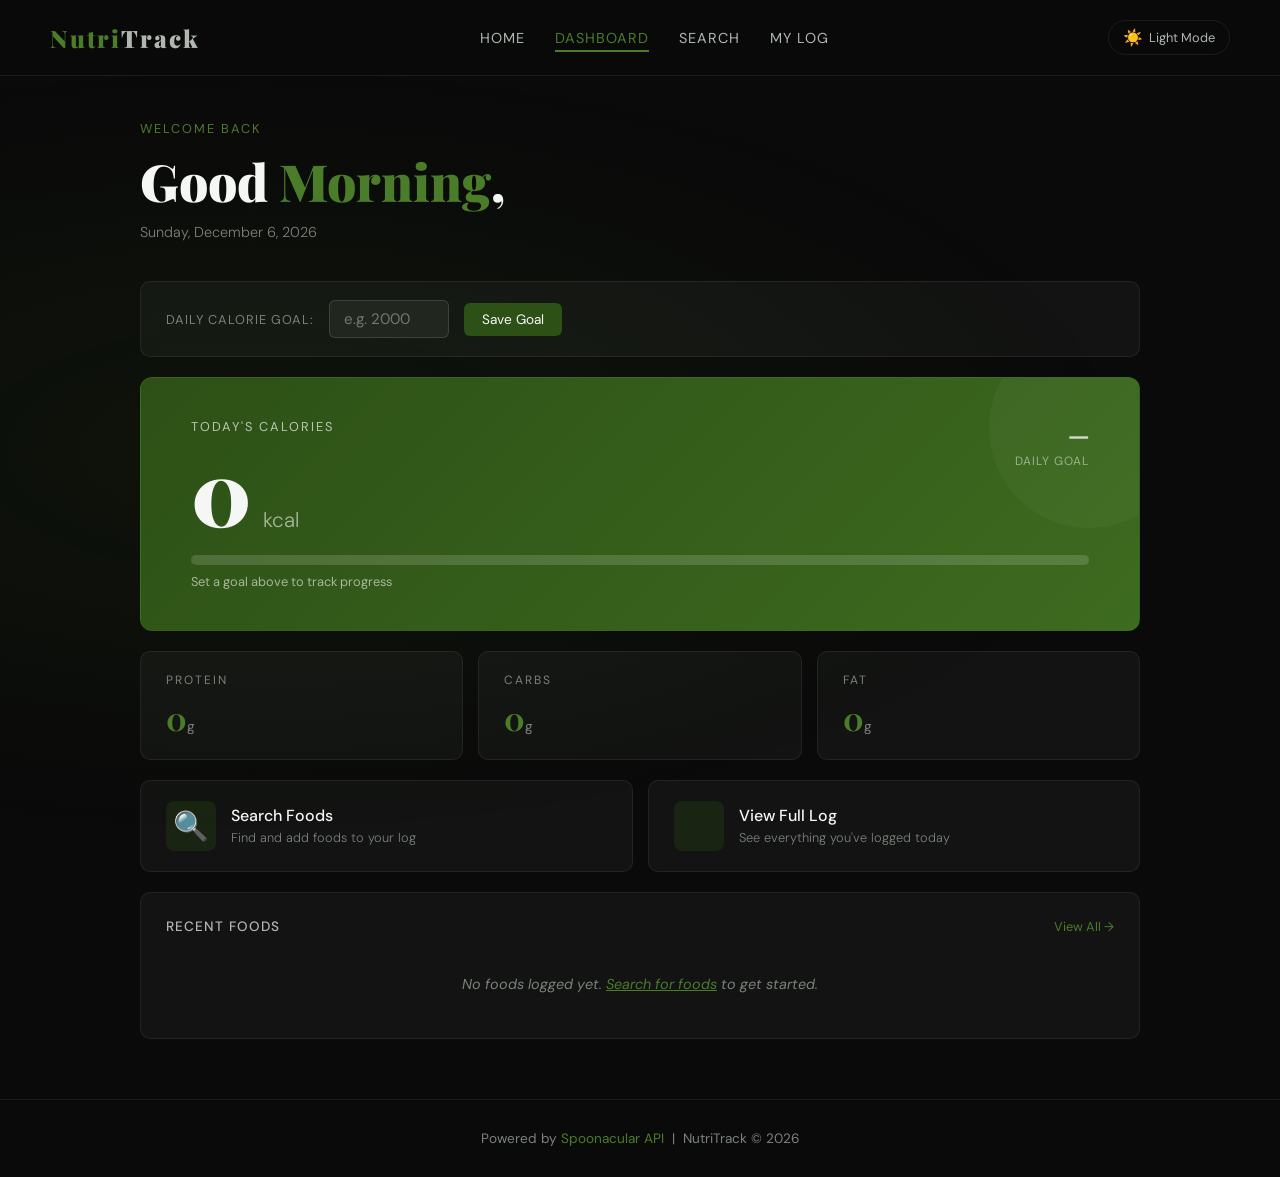
==== commit c83e545f: "dashbord" ====
--- a/dashboard.html
+++ b/dashboard.html
@@ -93,7 +93,7 @@
     <main>
         <div class="greeting">
             <div class="greeting-tag"> Welcome back</div>
-            <h1>Good <span id="timeGreeting">Morning</span>,<br>NutriTrack User</h1>
+            <h1>Good <span id="timeGreeting">Morning</span>,<br></h1>
             <div class="greeting-date" id="todayDate"></div>
         </div>
 
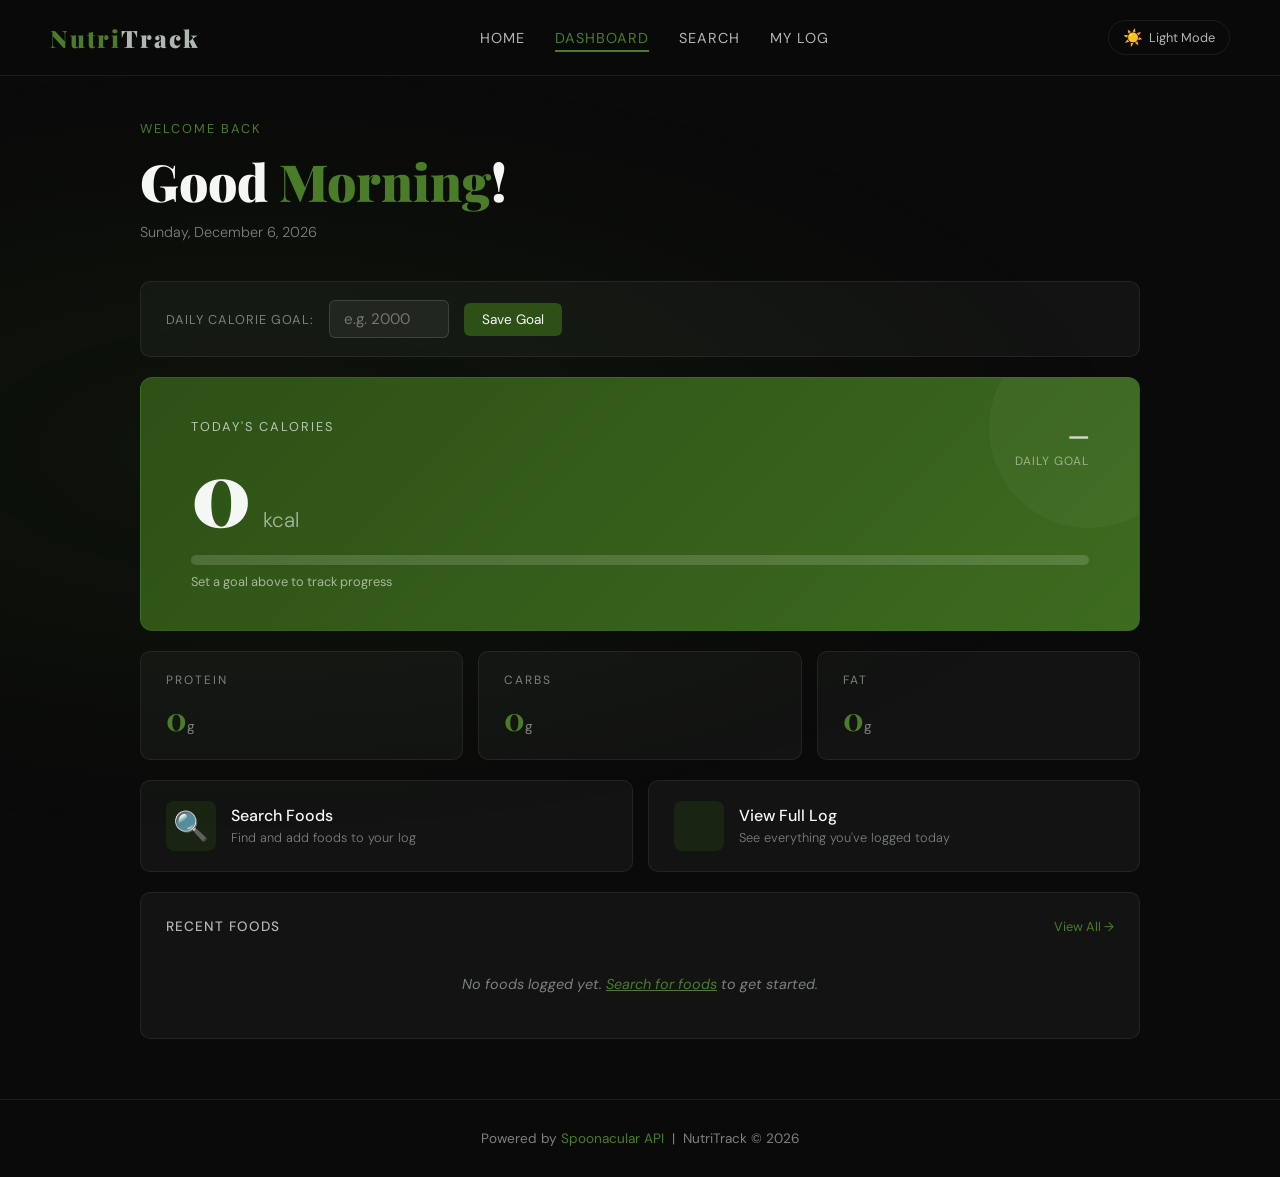
==== commit bdd42108: "good morning" ====
--- a/dashboard.html
+++ b/dashboard.html
@@ -93,7 +93,7 @@
     <main>
         <div class="greeting">
             <div class="greeting-tag"> Welcome back</div>
-            <h1>Good <span id="timeGreeting">Morning</span>,<br></h1>
+            <h1>Good <span id="timeGreeting">Morning</span>!<br></h1>
             <div class="greeting-date" id="todayDate"></div>
         </div>
 
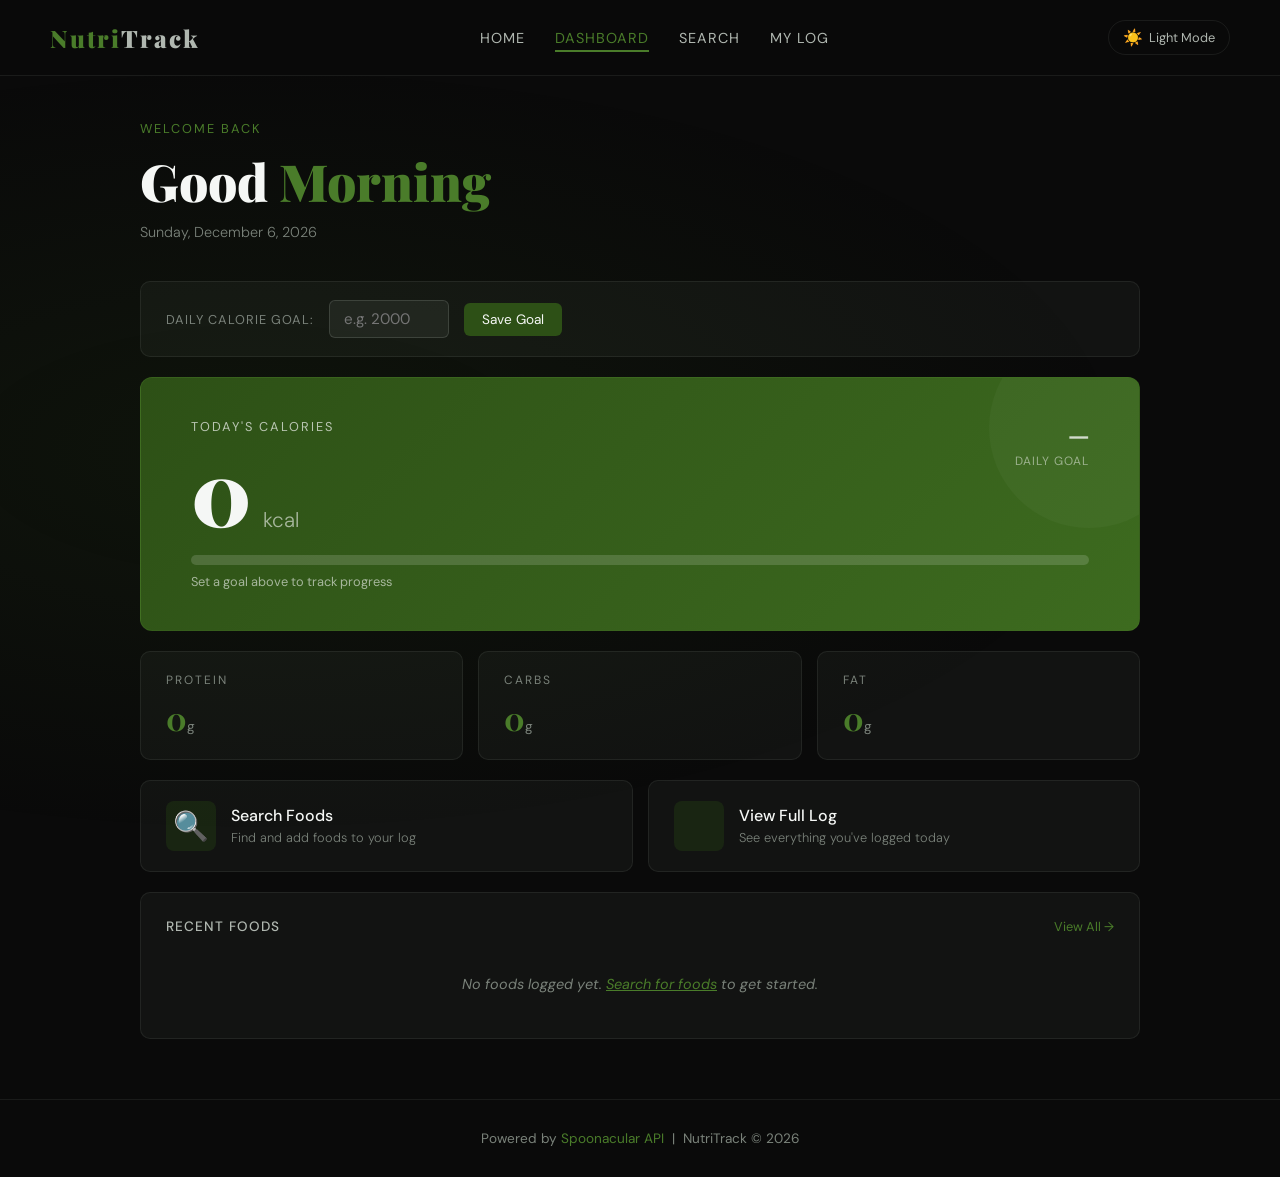
==== commit 374885e7: "good morning" ====
--- a/dashboard.html
+++ b/dashboard.html
@@ -93,7 +93,7 @@
     <main>
         <div class="greeting">
             <div class="greeting-tag"> Welcome back</div>
-            <h1>Good <span id="timeGreeting">Morning</span>!<br></h1>
+            <h1>Good <span id="timeGreeting">Morning</span><br></h1>
             <div class="greeting-date" id="todayDate"></div>
         </div>
 
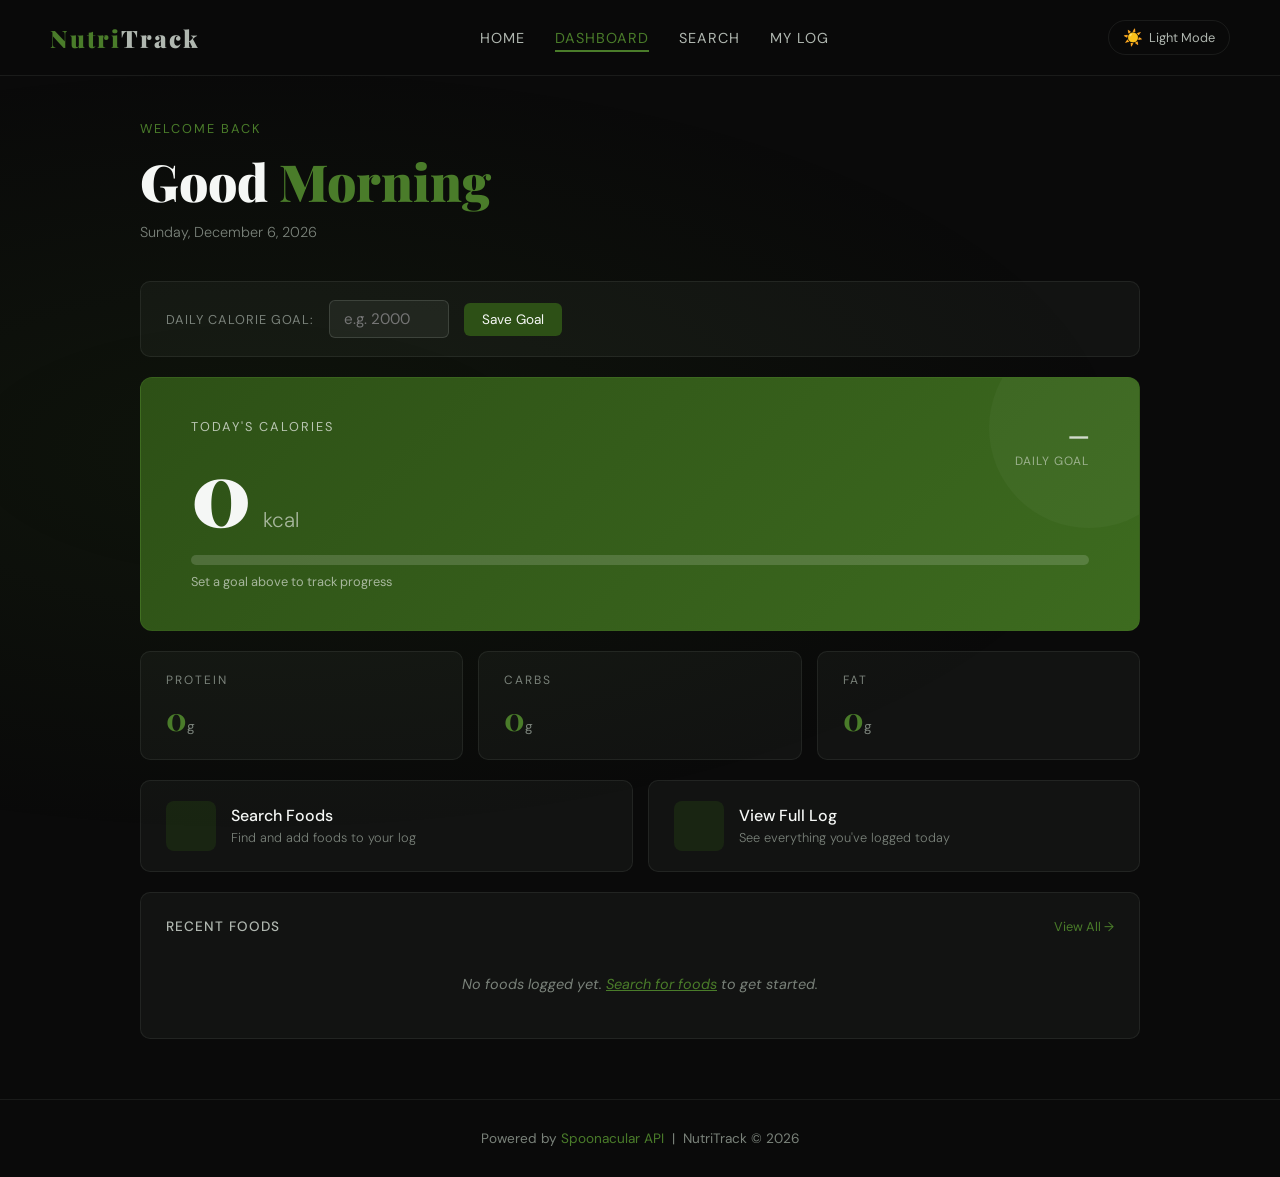
==== commit 5d0c65a7: "good morning" ====
--- a/dashboard.html
+++ b/dashboard.html
@@ -150,7 +150,7 @@
         <!-- Quick Actions -->
         <div class="quick-actions">
             <a href="search.html" class="action-btn">
-                <div class="action-icon">🔍</div>
+                <div class="action-icon"></div>
                 <div class="action-text"><h3>Search Foods</h3><p>Find and add foods to your log</p></div>
             </a>
             <a href="log.html" class="action-btn">
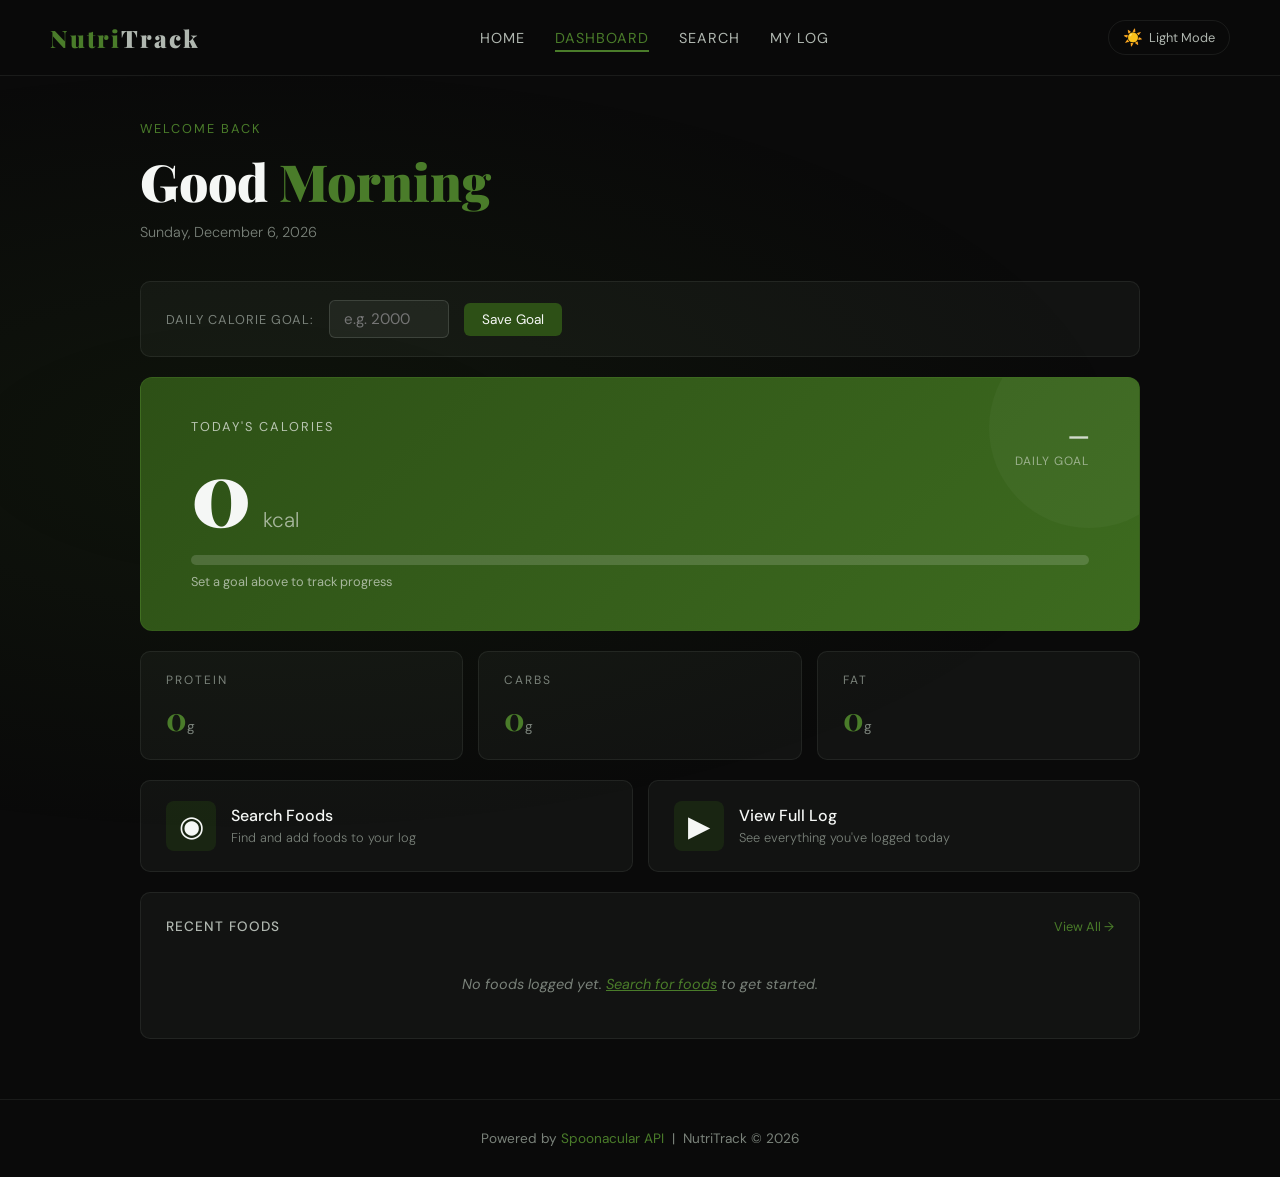
==== commit db9edabb: "button" ====
--- a/dashboard.html
+++ b/dashboard.html
@@ -150,11 +150,11 @@
         <!-- Quick Actions -->
         <div class="quick-actions">
             <a href="search.html" class="action-btn">
-                <div class="action-icon"></div>
+                <div class="action-icon">◉</div>
                 <div class="action-text"><h3>Search Foods</h3><p>Find and add foods to your log</p></div>
             </a>
             <a href="log.html" class="action-btn">
-                <div class="action-icon"></div>
+                <div class="action-icon">▶</div>
                 <div class="action-text"><h3>View Full Log</h3><p>See everything you've logged today</p></div>
             </a>
         </div>
